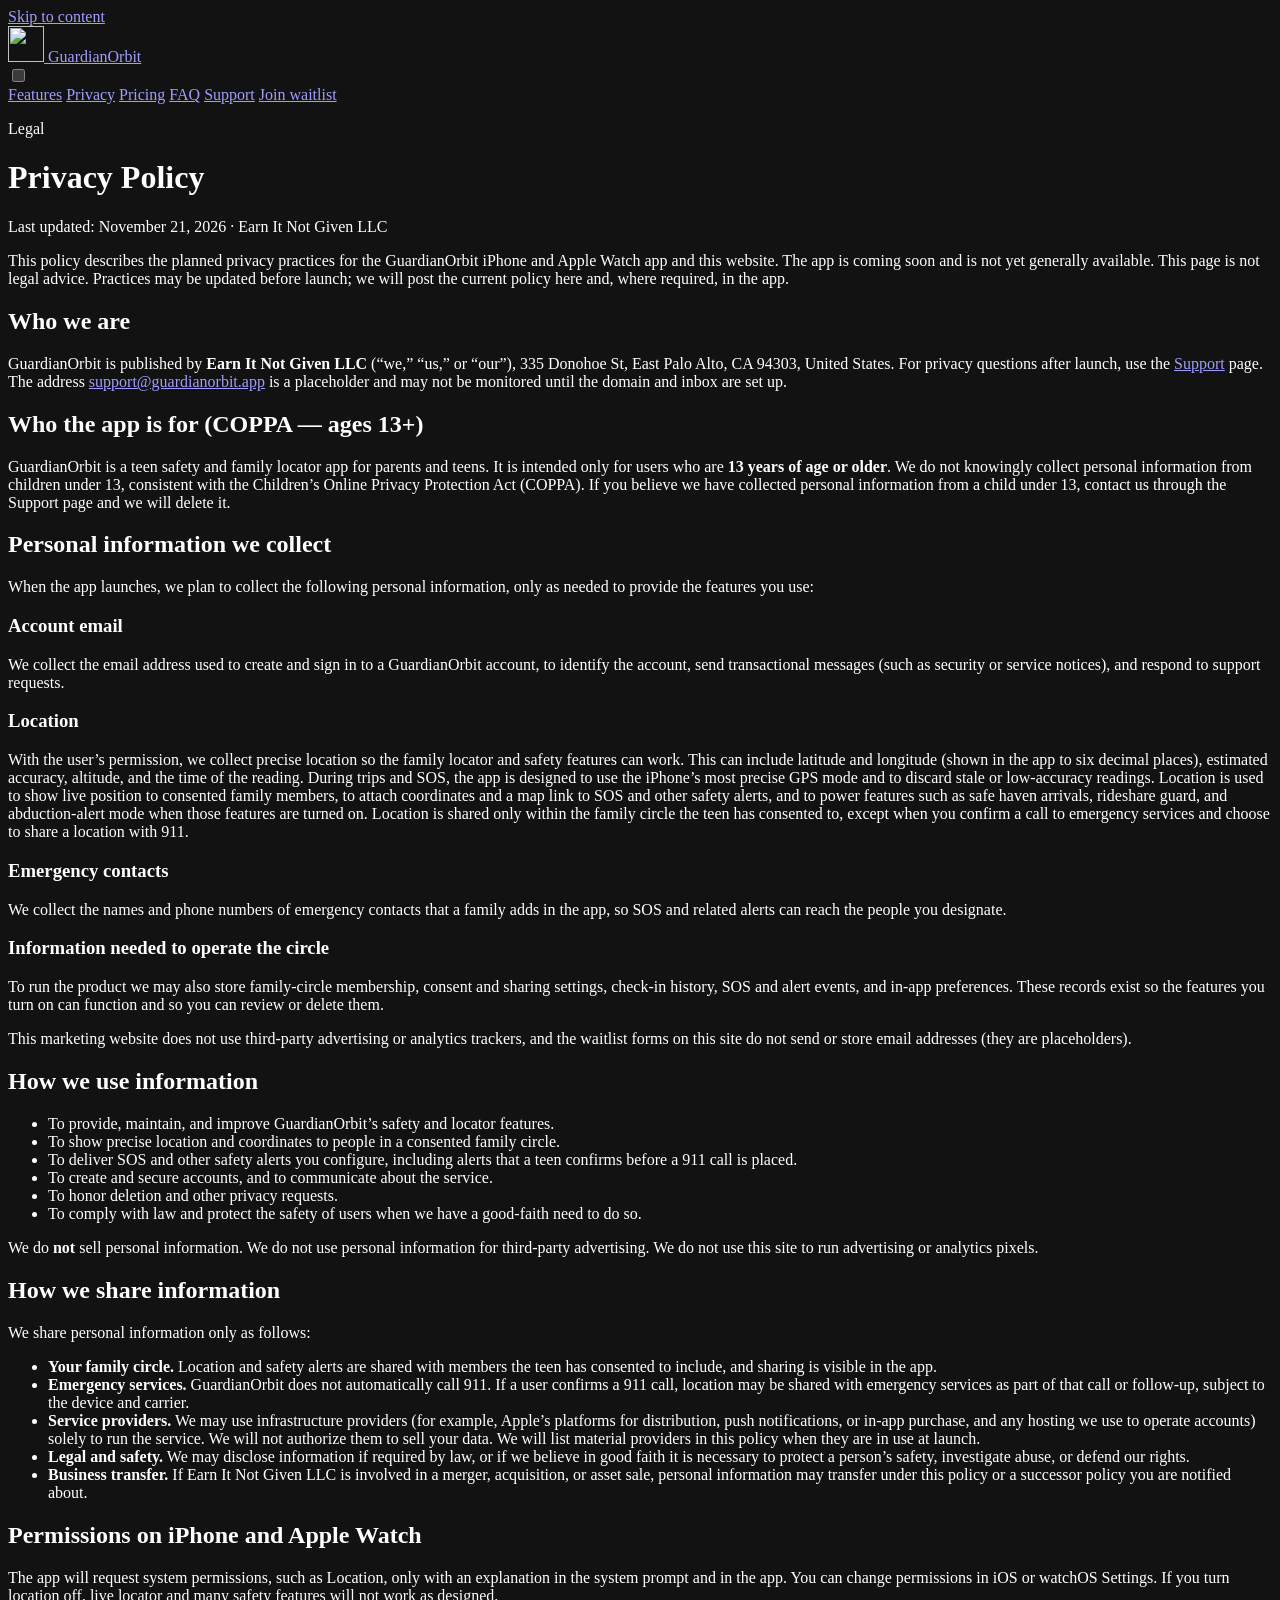
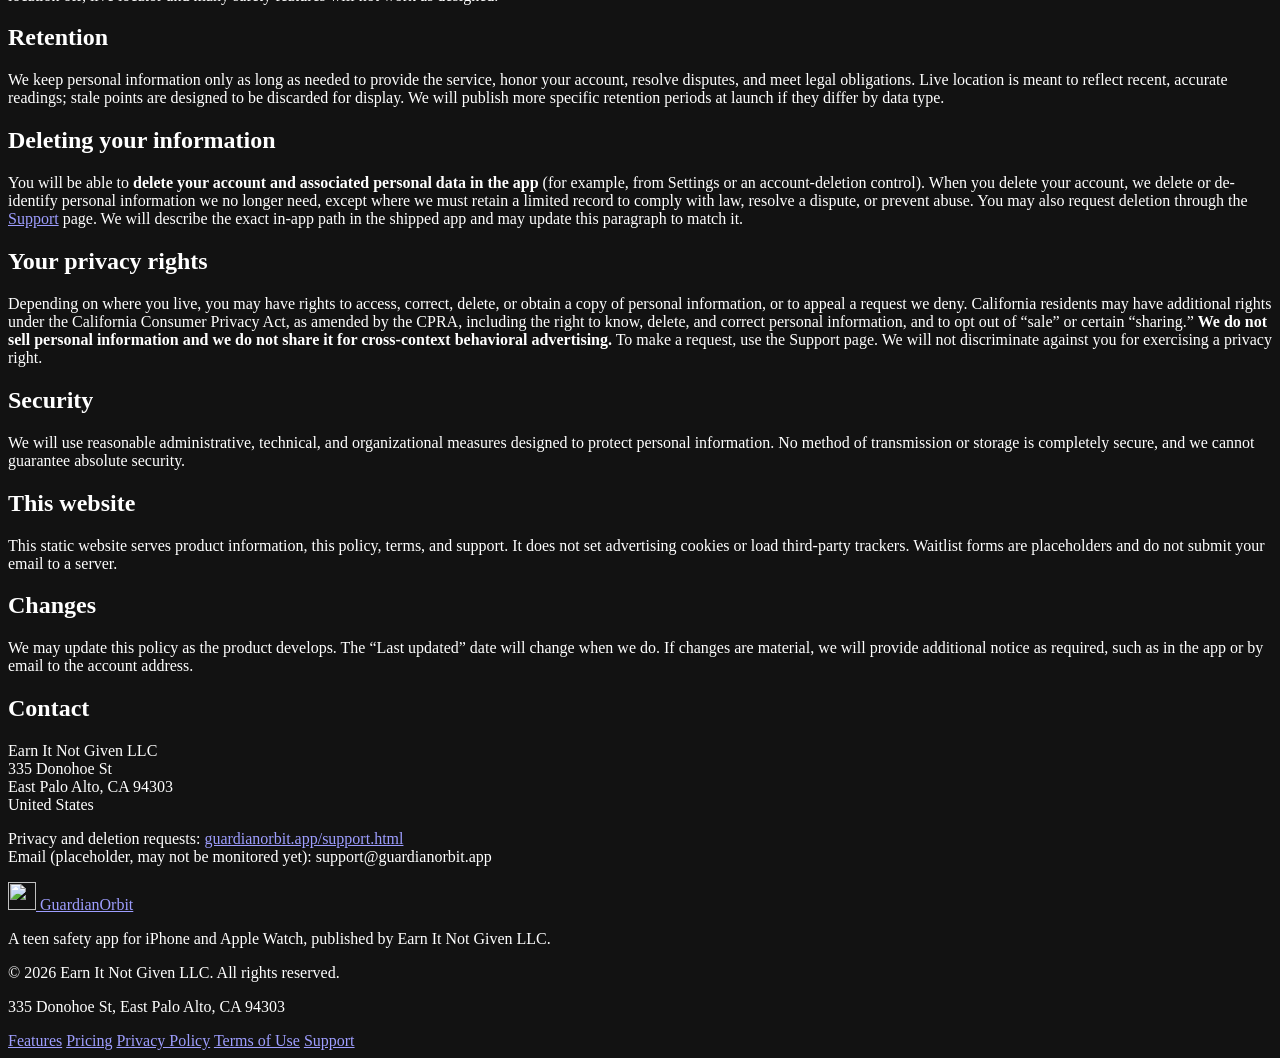
==== privacy.html @ d44c39fd "Initial GuardianOrbit site" ====
<!DOCTYPE html>
<html lang="en-US">
<head>
  <meta charset="utf-8">
  <meta name="viewport" content="width=device-width, initial-scale=1">
  <title>Privacy Policy | GuardianOrbit</title>
  <meta name="description" content="Privacy Policy for GuardianOrbit, a teen safety app from Earn It Not Given LLC. We collect location, account email, and emergency contacts, do not sell personal data, and support users 13 and older.">
  <meta name="keywords" content="teen safety app, family locator, teen driving safety, parental control alternative, Apple Watch safety, SOS, precise GPS location">
  <meta name="author" content="Earn It Not Given LLC">
  <meta name="theme-color" content="#050a14">
  <meta name="color-scheme" content="dark">
  <meta name="robots" content="index,follow">
  <link rel="canonical" href="https://guardianorbit.app/privacy.html">
  <link rel="icon" href="favicon.ico" sizes="any">
  <link rel="icon" type="image/png" sizes="32x32" href="favicon-32.png">
  <link rel="icon" type="image/png" sizes="16x16" href="favicon-16.png">
  <link rel="apple-touch-icon" href="apple-touch-icon.png">
  <link rel="manifest" href="site.webmanifest">
  <meta property="og:type" content="website">
  <meta property="og:site_name" content="GuardianOrbit">
  <meta property="og:title" content="Privacy Policy | GuardianOrbit">
  <meta property="og:description" content="Privacy Policy for GuardianOrbit, a teen safety app from Earn It Not Given LLC. We collect location, account email, and emergency contacts, do not sell personal data, and support users 13 and older.">
  <meta property="og:url" content="https://guardianorbit.app/privacy.html">
  <meta property="og:image" content="https://guardianorbit.app/images/og-image.jpg">
  <meta property="og:image:width" content="1200">
  <meta property="og:image:height" content="630">
  <meta property="og:image:alt" content="GuardianOrbit app icon with the words Precise location. Visible sharing. Coming soon to the App Store.">
  <meta name="twitter:card" content="summary_large_image">
  <meta name="twitter:title" content="Privacy Policy | GuardianOrbit">
  <meta name="twitter:description" content="Privacy Policy for GuardianOrbit, a teen safety app from Earn It Not Given LLC. We collect location, account email, and emergency contacts, do not sell personal data, and support users 13 and older.">
  <meta name="twitter:image" content="https://guardianorbit.app/images/og-image.jpg">
  <link rel="stylesheet" href="css/styles.css">
  <script type="application/ld+json">
{"@context":"https://schema.org","@type":"Organization","@id":"https://guardianorbit.app/#organization","name":"Earn It Not Given LLC","url":"https://guardianorbit.app/","address":{"@type":"PostalAddress","streetAddress":"335 Donohoe St","addressLocality":"East Palo Alto","addressRegion":"CA","postalCode":"94303","addressCountry":"US"}}
</script>

</head>
<body>
  <a class="skip" href="#main">Skip to content</a>
  <header class="site-header">
    <div class="wrap">
      <a class="brand" href="index.html">
        <img src="images/icon.jpg" width="36" height="36" alt="">
        GuardianOrbit
      </a>
      <div>
        <input type="checkbox" id="nav-toggle">
        <label class="nav-toggle" for="nav-toggle" aria-label="Open menu">
          <span></span><span></span><span></span>
        </label>
        <nav class="nav" aria-label="Primary">
      <a href="index.html#features">Features</a>
      <a href="index.html#privacy" aria-current="page">Privacy</a>
      <a href="index.html#pricing">Pricing</a>
      <a href="index.html#faq">FAQ</a>
      <a href="support.html">Support</a>
          <a class="btn btn-primary" href="index.html#waitlist">Join waitlist</a>
        </nav>
      </div>
    </div>
  </header>

  <main id="main">
    <header class="page-hero">
      <div class="wrap">
        <p class="section-kicker">Legal</p>
        <h1>Privacy Policy</h1>
        <p class="meta-line">Last updated: November 21, 2026 · Earn It Not Given LLC</p>
      </div>
    </header>
    <div class="wrap prose">
      <div class="callout">
        <p>This policy describes the planned privacy practices for the GuardianOrbit iPhone and Apple Watch app and this website. The app is coming soon and is not yet generally available. This page is not legal advice. Practices may be updated before launch; we will post the current policy here and, where required, in the app.</p>
      </div>

      <h2>Who we are</h2>
      <p>GuardianOrbit is published by <strong>Earn It Not Given LLC</strong> (“we,” “us,” or “our”), 335 Donohoe St, East Palo Alto, CA 94303, United States. For privacy questions after launch, use the <a href="support.html">Support</a> page. The address <a href="mailto:support@guardianorbit.app">support@guardianorbit.app</a> is a placeholder and may not be monitored until the domain and inbox are set up.</p>

      <h2>Who the app is for (COPPA — ages 13+)</h2>
      <p>GuardianOrbit is a teen safety and family locator app for parents and teens. It is intended only for users who are <strong>13 years of age or older</strong>. We do not knowingly collect personal information from children under 13, consistent with the Children’s Online Privacy Protection Act (COPPA). If you believe we have collected personal information from a child under 13, contact us through the Support page and we will delete it.</p>

      <h2>Personal information we collect</h2>
      <p>When the app launches, we plan to collect the following personal information, only as needed to provide the features you use:</p>
      <h3>Account email</h3>
      <p>We collect the email address used to create and sign in to a GuardianOrbit account, to identify the account, send transactional messages (such as security or service notices), and respond to support requests.</p>
      <h3>Location</h3>
      <p>With the user’s permission, we collect precise location so the family locator and safety features can work. This can include latitude and longitude (shown in the app to six decimal places), estimated accuracy, altitude, and the time of the reading. During trips and SOS, the app is designed to use the iPhone’s most precise GPS mode and to discard stale or low-accuracy readings. Location is used to show live position to consented family members, to attach coordinates and a map link to SOS and other safety alerts, and to power features such as safe haven arrivals, rideshare guard, and abduction-alert mode when those features are turned on. Location is shared only within the family circle the teen has consented to, except when you confirm a call to emergency services and choose to share a location with 911.</p>
      <h3>Emergency contacts</h3>
      <p>We collect the names and phone numbers of emergency contacts that a family adds in the app, so SOS and related alerts can reach the people you designate.</p>
      <h3>Information needed to operate the circle</h3>
      <p>To run the product we may also store family-circle membership, consent and sharing settings, check-in history, SOS and alert events, and in-app preferences. These records exist so the features you turn on can function and so you can review or delete them.</p>
      <p>This marketing website does not use third-party advertising or analytics trackers, and the waitlist forms on this site do not send or store email addresses (they are placeholders).</p>

      <h2>How we use information</h2>
      <ul>
        <li>To provide, maintain, and improve GuardianOrbit’s safety and locator features.</li>
        <li>To show precise location and coordinates to people in a consented family circle.</li>
        <li>To deliver SOS and other safety alerts you configure, including alerts that a teen confirms before a 911 call is placed.</li>
        <li>To create and secure accounts, and to communicate about the service.</li>
        <li>To honor deletion and other privacy requests.</li>
        <li>To comply with law and protect the safety of users when we have a good-faith need to do so.</li>
      </ul>
      <p>We do <strong>not</strong> sell personal information. We do not use personal information for third-party advertising. We do not use this site to run advertising or analytics pixels.</p>

      <h2>How we share information</h2>
      <p>We share personal information only as follows:</p>
      <ul>
        <li><strong>Your family circle.</strong> Location and safety alerts are shared with members the teen has consented to include, and sharing is visible in the app.</li>
        <li><strong>Emergency services.</strong> GuardianOrbit does not automatically call 911. If a user confirms a 911 call, location may be shared with emergency services as part of that call or follow-up, subject to the device and carrier.</li>
        <li><strong>Service providers.</strong> We may use infrastructure providers (for example, Apple’s platforms for distribution, push notifications, or in-app purchase, and any hosting we use to operate accounts) solely to run the service. We will not authorize them to sell your data. We will list material providers in this policy when they are in use at launch.</li>
        <li><strong>Legal and safety.</strong> We may disclose information if required by law, or if we believe in good faith it is necessary to protect a person’s safety, investigate abuse, or defend our rights.</li>
        <li><strong>Business transfer.</strong> If Earn It Not Given LLC is involved in a merger, acquisition, or asset sale, personal information may transfer under this policy or a successor policy you are notified about.</li>
      </ul>

      <h2>Permissions on iPhone and Apple Watch</h2>
      <p>The app will request system permissions, such as Location, only with an explanation in the system prompt and in the app. You can change permissions in iOS or watchOS Settings. If you turn location off, live locator and many safety features will not work as designed.</p>

      <h2>Retention</h2>
      <p>We keep personal information only as long as needed to provide the service, honor your account, resolve disputes, and meet legal obligations. Live location is meant to reflect recent, accurate readings; stale points are designed to be discarded for display. We will publish more specific retention periods at launch if they differ by data type.</p>

      <h2>Deleting your information</h2>
      <p>You will be able to <strong>delete your account and associated personal data in the app</strong> (for example, from Settings or an account-deletion control). When you delete your account, we delete or de-identify personal information we no longer need, except where we must retain a limited record to comply with law, resolve a dispute, or prevent abuse. You may also request deletion through the <a href="support.html">Support</a> page. We will describe the exact in-app path in the shipped app and may update this paragraph to match it.</p>

      <h2>Your privacy rights</h2>
      <p>Depending on where you live, you may have rights to access, correct, delete, or obtain a copy of personal information, or to appeal a request we deny. California residents may have additional rights under the California Consumer Privacy Act, as amended by the CPRA, including the right to know, delete, and correct personal information, and to opt out of “sale” or certain “sharing.” <strong>We do not sell personal information and we do not share it for cross-context behavioral advertising.</strong> To make a request, use the Support page. We will not discriminate against you for exercising a privacy right.</p>

      <h2>Security</h2>
      <p>We will use reasonable administrative, technical, and organizational measures designed to protect personal information. No method of transmission or storage is completely secure, and we cannot guarantee absolute security.</p>

      <h2>This website</h2>
      <p>This static website serves product information, this policy, terms, and support. It does not set advertising cookies or load third-party trackers. Waitlist forms are placeholders and do not submit your email to a server.</p>

      <h2>Changes</h2>
      <p>We may update this policy as the product develops. The “Last updated” date will change when we do. If changes are material, we will provide additional notice as required, such as in the app or by email to the account address.</p>

      <h2>Contact</h2>
      <p>Earn It Not Given LLC<br>335 Donohoe St<br>East Palo Alto, CA 94303<br>United States</p>
      <p>Privacy and deletion requests: <a href="support.html">guardianorbit.app/support.html</a><br>
      Email (placeholder, may not be monitored yet): support@guardianorbit.app</p>
    </div>
  </main>
  <footer class="site-footer">
    <div class="wrap footer-grid">
      <div>
        <a class="footer-brand" href="index.html">
          <img src="images/icon.jpg" width="28" height="28" alt="">
          GuardianOrbit
        </a>
        <p>A teen safety app for iPhone and Apple Watch, published by Earn It Not Given LLC.</p>
        <p>&copy; 2026 Earn It Not Given LLC. All rights reserved.</p>
        <p>335 Donohoe St, East Palo Alto, CA 94303</p>
      </div>
      <nav aria-label="Footer">
        <a href="index.html#features">Features</a>
        <a href="index.html#pricing">Pricing</a>
        <a href="privacy.html">Privacy Policy</a>
        <a href="terms.html">Terms of Use</a>
        <a href="support.html">Support</a>
      </nav>
    </div>
  </footer>
  <script src="js/main.js" defer></script>
</body>
</html>
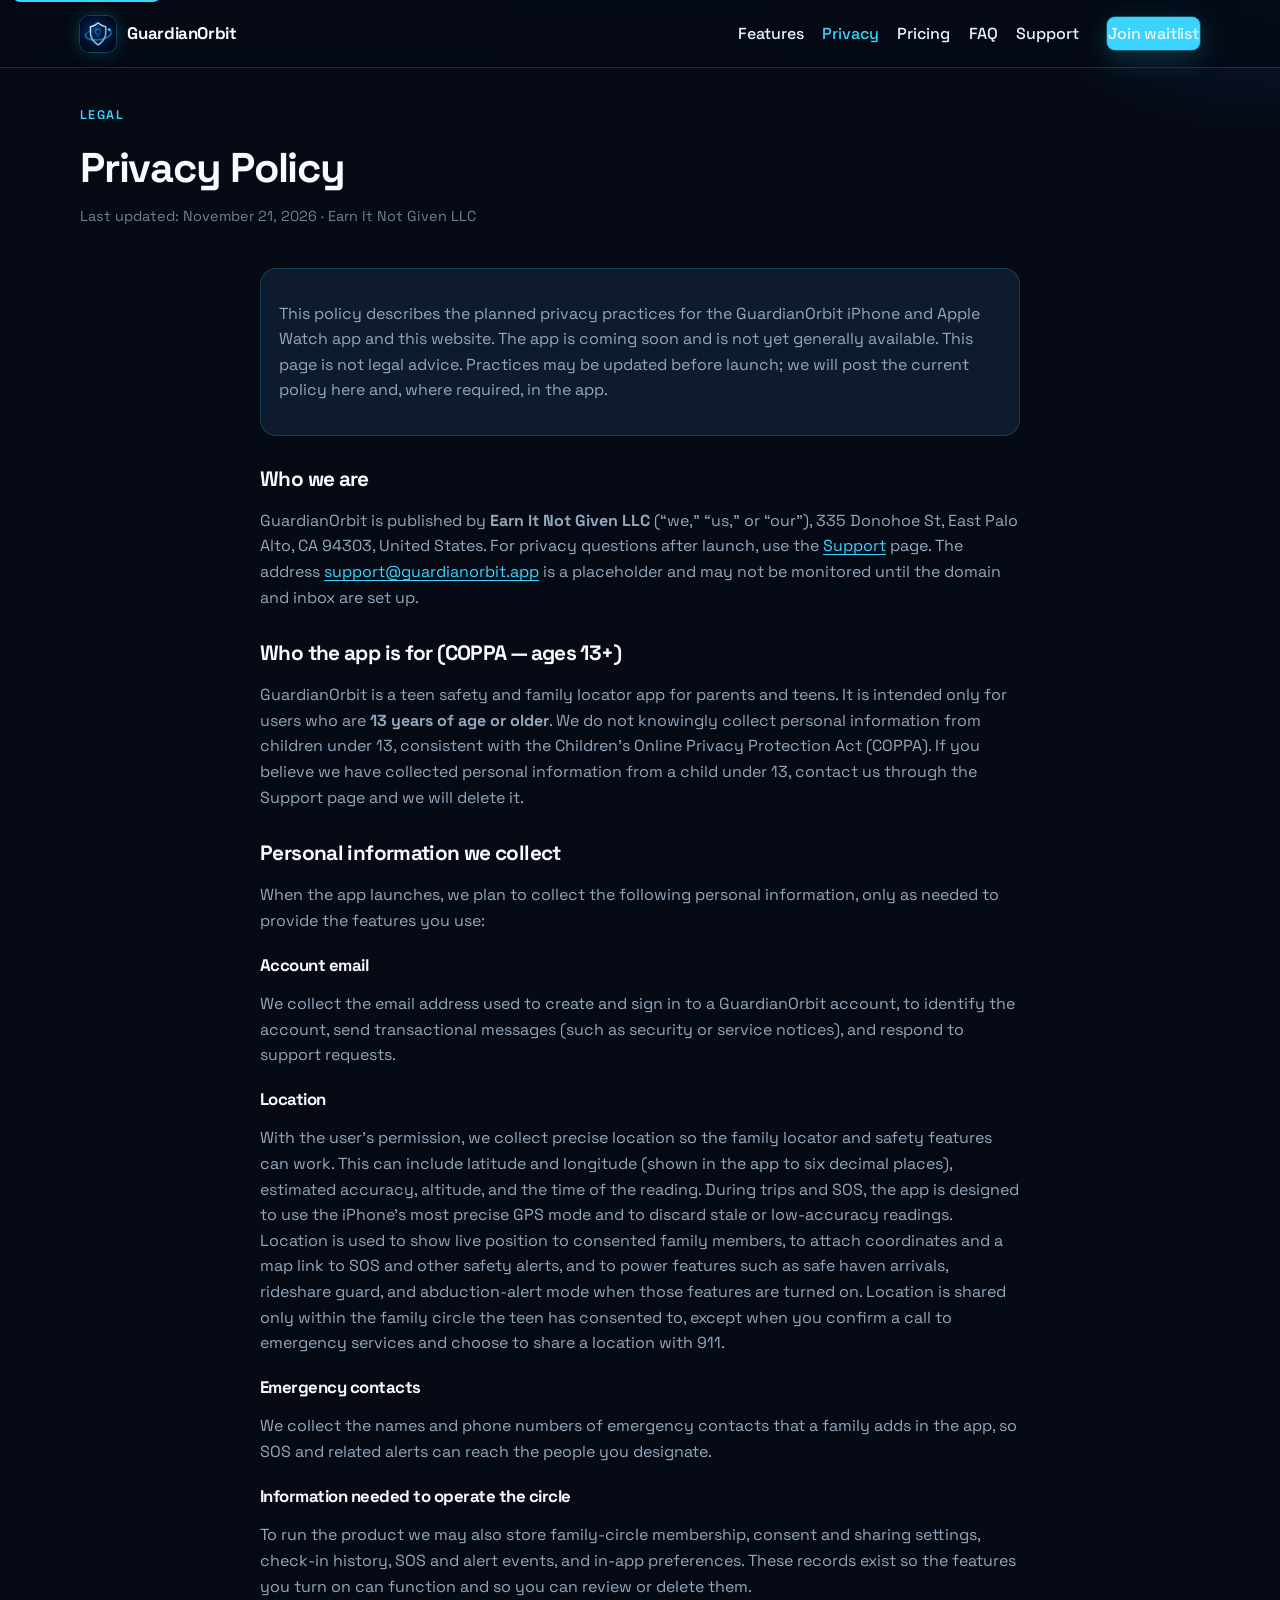
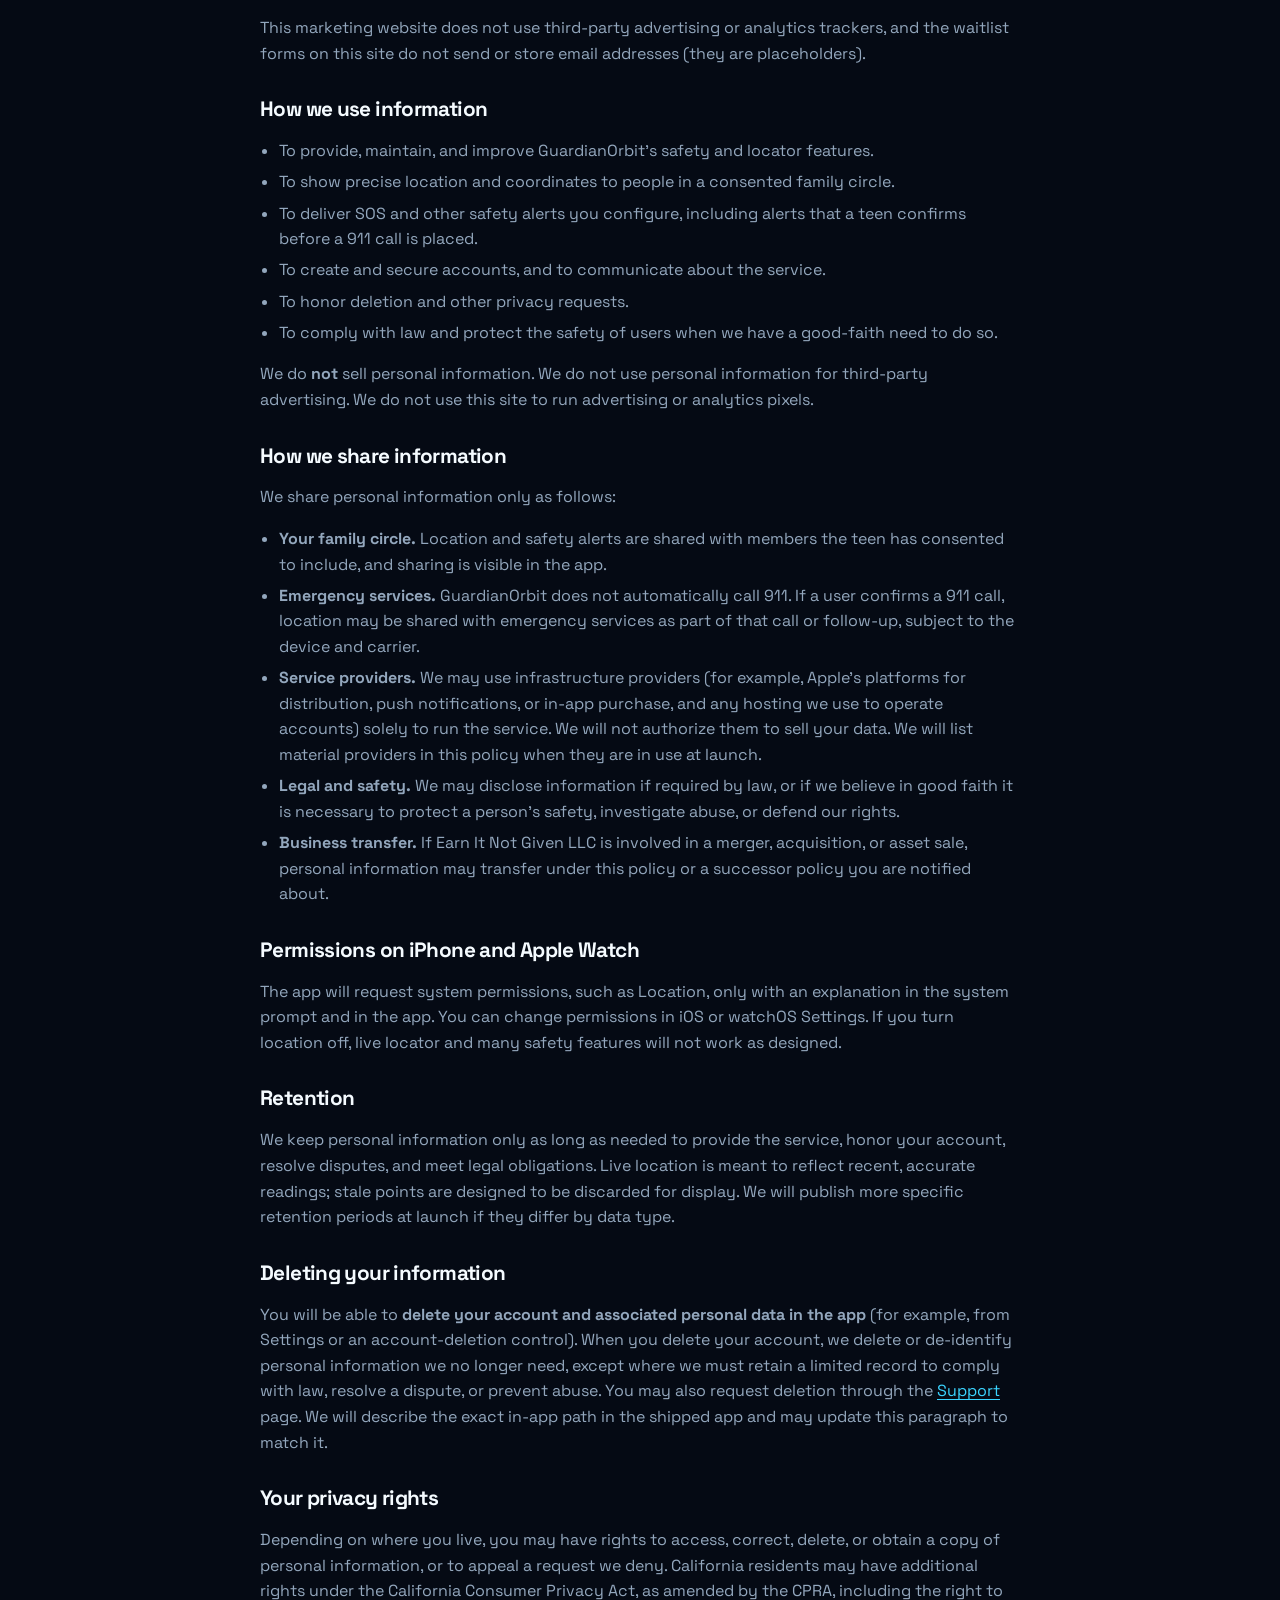
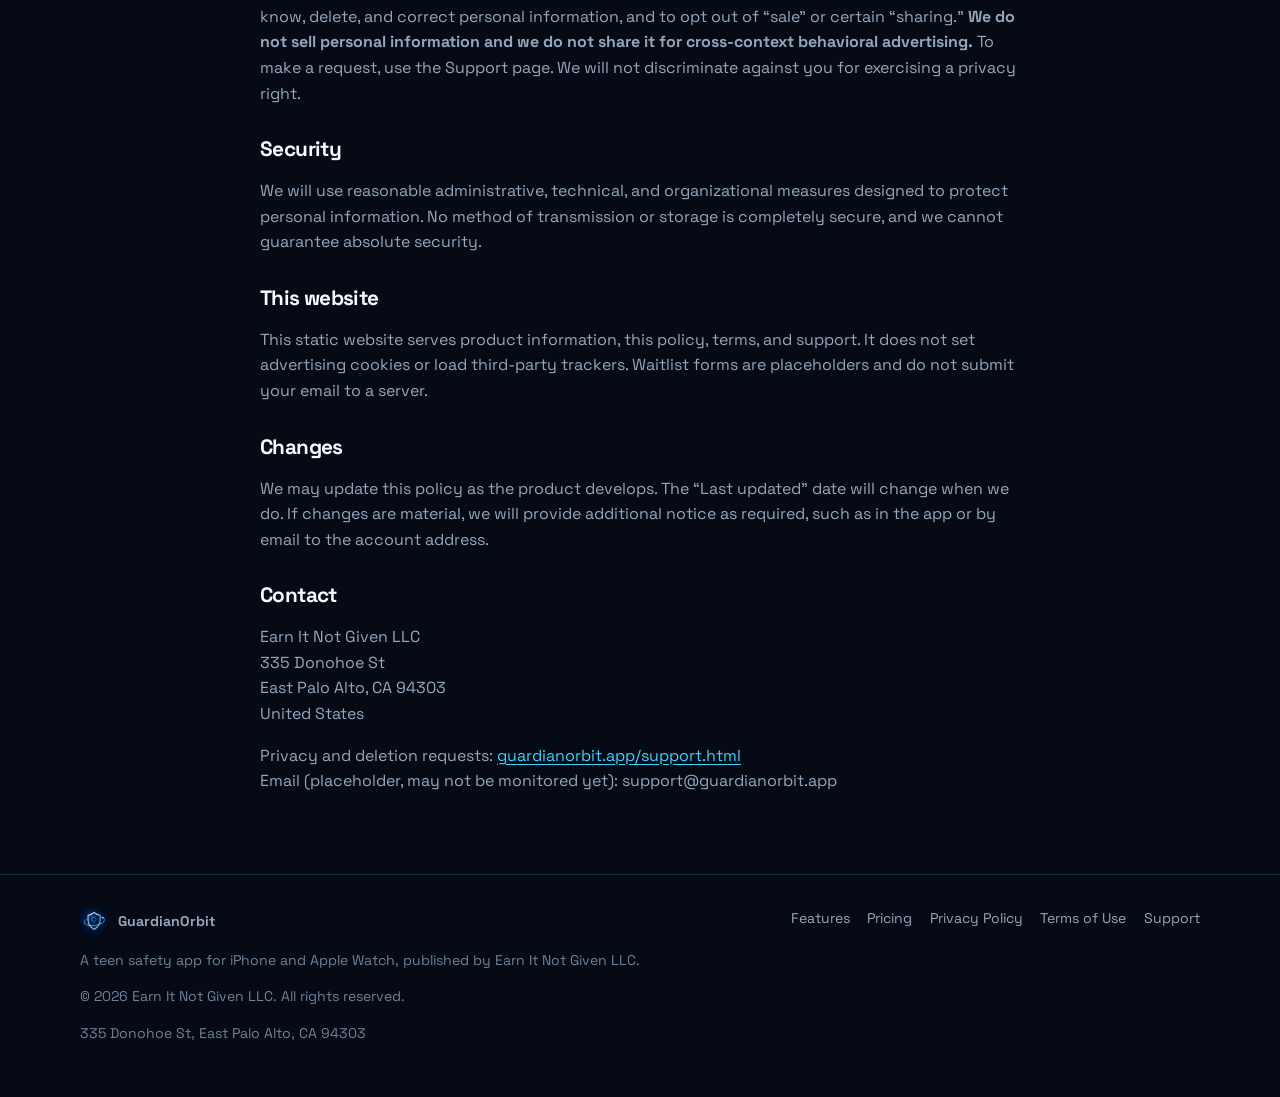
==== commit 897892e3: "Security: CSP, external styles and schema" ====
--- a/privacy.html
+++ b/privacy.html
@@ -2,6 +2,8 @@
 <html lang="en-US">
 <head>
   <meta charset="utf-8">
+  <meta http-equiv="Content-Security-Policy" content="default-src 'self'; img-src 'self' data:; style-src 'self'; script-src 'self'; form-action 'none'; base-uri 'self'">
+  <meta name="referrer" content="strict-origin-when-cross-origin">
   <meta name="viewport" content="width=device-width, initial-scale=1">
   <title>Privacy Policy | GuardianOrbit</title>
   <meta name="description" content="Privacy Policy for GuardianOrbit, a teen safety app from Earn It Not Given LLC. We collect location, account email, and emergency contacts, do not sell personal data, and support users 13 and older.">
@@ -30,9 +32,7 @@
   <meta name="twitter:description" content="Privacy Policy for GuardianOrbit, a teen safety app from Earn It Not Given LLC. We collect location, account email, and emergency contacts, do not sell personal data, and support users 13 and older.">
   <meta name="twitter:image" content="https://guardianorbit.app/images/og-image.jpg">
   <link rel="stylesheet" href="css/styles.css">
-  <script type="application/ld+json">
-{"@context":"https://schema.org","@type":"Organization","@id":"https://guardianorbit.app/#organization","name":"Earn It Not Given LLC","url":"https://guardianorbit.app/","address":{"@type":"PostalAddress","streetAddress":"335 Donohoe St","addressLocality":"East Palo Alto","addressRegion":"CA","postalCode":"94303","addressCountry":"US"}}
-</script>
+  <script type="application/ld+json" src="js/schema-organization.json"></script>
 
 </head>
 <body>
--- a/css/styles.css
+++ b/css/styles.css
@@ -0,0 +1,1034 @@
+/* GuardianOrbit — local styles only. No third-party fonts, scripts, or trackers. */
+
+@font-face {
+  font-family: "Space Grotesk";
+  src: url("fonts/space-grotesk.woff") format("woff");
+  font-weight: 300 700;
+  font-style: normal;
+  font-display: swap;
+}
+
+:root {
+  --bg: #050a14;
+  --bg-elev: #0a1220;
+  --bg-card: #0e1a2e;
+  --bg-card-hover: #122338;
+  --navy: #0b1c36;
+  --cyan: #3ad4ff;
+  --cyan-2: #7ae4ff;
+  --cyan-dim: #1a8fb8;
+  --cyan-soft: rgba(58, 212, 255, 0.12);
+  --cyan-line: rgba(58, 212, 255, 0.2);
+  --text: #e8f4ff;
+  --muted: #93a7bd;
+  --dim: #6d8299;
+  --heading: #f5fbff;
+  --danger: #ff5b7a;
+  --ok: #4ae0b3;
+  --radius: 16px;
+  --radius-sm: 10px;
+  --max: 1120px;
+  --header-h: 68px;
+  --font: "Space Grotesk", -apple-system, BlinkMacSystemFont, "Segoe UI", Roboto, "Helvetica Neue", Arial, sans-serif;
+  --mono: ui-monospace, "SF Mono", Menlo, Consolas, monospace;
+  --shadow: 0 24px 60px rgba(0, 0, 0, 0.4);
+  --focus: 0 0 0 3px rgba(58, 212, 255, 0.45);
+}
+
+*,
+*::before,
+*::after {
+  box-sizing: border-box;
+}
+
+html {
+  scroll-behavior: smooth;
+  scroll-padding-top: calc(var(--header-h) + 12px);
+  -webkit-text-size-adjust: 100%;
+}
+
+html,
+body {
+  margin: 0;
+  padding: 0;
+  background: var(--bg);
+  color: var(--text);
+  font-family: var(--font);
+  font-size: 16px;
+  line-height: 1.6;
+  font-weight: 400;
+}
+
+body {
+  min-height: 100vh;
+  background-image:
+    radial-gradient(ellipse 90% 50% at 50% -20%, rgba(58, 212, 255, 0.1), transparent 55%),
+    radial-gradient(ellipse 40% 30% at 100% 0%, rgba(20, 70, 140, 0.25), transparent 50%);
+  background-attachment: fixed;
+}
+
+img {
+  max-width: 100%;
+  height: auto;
+  display: block;
+}
+
+a {
+  color: var(--cyan);
+  text-decoration-thickness: 1px;
+  text-underline-offset: 0.18em;
+}
+
+a:hover {
+  color: var(--cyan-2);
+}
+
+:focus-visible {
+  outline: none;
+  box-shadow: var(--focus);
+  border-radius: 4px;
+}
+
+.skip {
+  position: absolute;
+  left: 12px;
+  top: -40px;
+  background: var(--cyan);
+  color: #041018;
+  font-weight: 600;
+  padding: 0.5rem 0.9rem;
+  z-index: 100;
+  border-radius: 8px;
+}
+
+.skip:focus {
+  top: 12px;
+}
+
+.wrap {
+  width: min(var(--max), calc(100% - 2rem));
+  margin-inline: auto;
+}
+
+/* Header
+   -------------------------------------------------- */
+
+.site-header {
+  position: sticky;
+  top: 0;
+  z-index: 50;
+  height: var(--header-h);
+  display: flex;
+  align-items: center;
+  backdrop-filter: blur(16px);
+  -webkit-backdrop-filter: blur(16px);
+  background: rgba(5, 10, 20, 0.78);
+  border-bottom: 1px solid var(--cyan-line);
+}
+
+.site-header .wrap {
+  display: flex;
+  align-items: center;
+  justify-content: space-between;
+  gap: 1rem;
+  width: min(var(--max), calc(100% - 2rem));
+}
+
+.brand {
+  display: flex;
+  align-items: center;
+  gap: 0.7rem;
+  color: var(--heading);
+  text-decoration: none;
+  font-weight: 700;
+  font-size: 1.05rem;
+  letter-spacing: -0.02em;
+}
+
+.brand:hover {
+  color: var(--heading);
+}
+
+.brand img {
+  width: 36px;
+  height: 36px;
+  border-radius: 9px;
+  box-shadow: 0 0 0 1px var(--cyan-line), 0 0 18px rgba(58, 212, 255, 0.25);
+}
+
+#nav-toggle {
+  position: absolute;
+  width: 1px;
+  height: 1px;
+  overflow: hidden;
+  clip: rect(0 0 0 0);
+  clip-path: inset(50%);
+  white-space: nowrap;
+  border: 0;
+  padding: 0;
+  margin: -1px;
+  opacity: 0;
+  pointer-events: none;
+}
+
+.nav-toggle {
+  display: flex;
+  flex-direction: column;
+  justify-content: center;
+  gap: 5px;
+  width: 44px;
+  height: 44px;
+  padding: 10px;
+  border: 1px solid var(--cyan-line);
+  border-radius: 10px;
+  background: var(--cyan-soft);
+  cursor: pointer;
+}
+
+.nav-toggle span {
+  display: block;
+  height: 2px;
+  background: var(--cyan);
+  border-radius: 1px;
+  transition: transform 0.2s ease, opacity 0.2s ease;
+}
+
+#nav-toggle:checked + .nav-toggle span:nth-child(1) {
+  transform: translateY(7px) rotate(45deg);
+}
+
+#nav-toggle:checked + .nav-toggle span:nth-child(2) {
+  opacity: 0;
+}
+
+#nav-toggle:checked + .nav-toggle span:nth-child(3) {
+  transform: translateY(-7px) rotate(-45deg);
+}
+
+.nav {
+  position: absolute;
+  top: var(--header-h);
+  left: 0;
+  right: 0;
+  display: none;
+  flex-direction: column;
+  gap: 0.25rem;
+  padding: 1rem 1.25rem 1.25rem;
+  background: rgba(8, 14, 26, 0.97);
+  border-bottom: 1px solid var(--cyan-line);
+}
+
+#nav-toggle:checked ~ .nav {
+  display: flex;
+}
+
+.nav a {
+  color: var(--text);
+  text-decoration: none;
+  padding: 0.7rem 0.4rem;
+  font-weight: 500;
+  border-radius: 8px;
+}
+
+.nav a:hover,
+.nav a[aria-current="page"] {
+  color: var(--cyan);
+}
+
+.nav .btn {
+  margin-top: 0.5rem;
+  text-align: center;
+}
+
+@media (min-width: 860px) {
+  .nav-toggle {
+    display: none;
+  }
+
+  .nav {
+    position: static;
+    display: flex;
+    flex-direction: row;
+    align-items: center;
+    gap: 0.15rem 1.15rem;
+    padding: 0;
+    background: transparent;
+    border: 0;
+  }
+
+  .nav a {
+    padding: 0.35rem 0;
+  }
+
+  .nav .btn {
+    margin-top: 0;
+    margin-left: 0.6rem;
+  }
+
+  #nav-toggle:checked ~ .nav {
+    display: flex;
+  }
+}
+
+/* Buttons & forms
+   -------------------------------------------------- */
+
+.btn {
+  display: inline-flex;
+  align-items: center;
+  justify-content: center;
+  gap: 0.45rem;
+  padding: 0.75rem 1.2rem;
+  border-radius: 999px;
+  border: 1px solid transparent;
+  font: inherit;
+  font-weight: 600;
+  letter-spacing: -0.01em;
+  text-decoration: none;
+  cursor: pointer;
+  line-height: 1.2;
+}
+
+.btn-primary {
+  background: var(--cyan);
+  color: #041018;
+  box-shadow: 0 0 0 1px rgba(58, 212, 255, 0.3), 0 8px 28px rgba(58, 212, 255, 0.22);
+}
+
+.btn-primary:hover {
+  background: var(--cyan-2);
+  color: #041018;
+}
+
+.btn-ghost {
+  background: transparent;
+  color: var(--text);
+  border-color: var(--cyan-line);
+}
+
+.btn-ghost:hover {
+  color: var(--cyan);
+  background: var(--cyan-soft);
+}
+
+.btn:disabled {
+  opacity: 0.7;
+  cursor: not-allowed;
+}
+
+/* Hero
+   -------------------------------------------------- */
+
+.hero {
+  position: relative;
+  overflow: hidden;
+  padding: 2.5rem 0 3.5rem;
+}
+
+.hero::before {
+  content: "";
+  position: absolute;
+  inset: 0;
+  background-image:
+    linear-gradient(rgba(58, 212, 255, 0.045) 1px, transparent 1px),
+    linear-gradient(90deg, rgba(58, 212, 255, 0.045) 1px, transparent 1px);
+  background-size: 48px 48px;
+  mask-image: radial-gradient(ellipse 80% 70% at 50% 30%, #000 30%, transparent 75%);
+  pointer-events: none;
+}
+
+.hero-grid {
+  position: relative;
+  display: grid;
+  gap: 2.25rem;
+  align-items: center;
+}
+
+.badge {
+  display: inline-flex;
+  align-items: center;
+  gap: 0.5rem;
+  padding: 0.35rem 0.8rem 0.35rem 0.45rem;
+  border-radius: 999px;
+  border: 1px solid var(--cyan-line);
+  background: var(--cyan-soft);
+  color: var(--cyan);
+  font-size: 0.8rem;
+  font-weight: 600;
+  letter-spacing: 0.04em;
+  text-transform: uppercase;
+}
+
+.badge-dot {
+  width: 8px;
+  height: 8px;
+  border-radius: 50%;
+  background: var(--cyan);
+  box-shadow: 0 0 10px var(--cyan);
+}
+
+h1,
+h2,
+h3 {
+  color: var(--heading);
+  letter-spacing: -0.03em;
+  line-height: 1.15;
+  font-weight: 700;
+  margin: 0 0 0.85rem;
+}
+
+h1 {
+  font-size: clamp(2.05rem, 6vw, 3.35rem);
+  max-width: 18ch;
+  margin-top: 1.1rem;
+}
+
+.lede {
+  font-size: 1.08rem;
+  color: var(--muted);
+  max-width: 42ch;
+  margin: 0 0 1.5rem;
+}
+
+.waitlist {
+  display: grid;
+  gap: 0.65rem;
+  max-width: 28rem;
+}
+
+.waitlist-row {
+  display: grid;
+  gap: 0.55rem;
+}
+
+.waitlist label {
+  position: absolute;
+  width: 1px;
+  height: 1px;
+  overflow: hidden;
+  clip: rect(0 0 0 0);
+}
+
+.waitlist input[type="email"] {
+  width: 100%;
+  padding: 0.85rem 1rem;
+  border-radius: 999px;
+  border: 1px solid var(--cyan-line);
+  background: rgba(8, 16, 30, 0.9);
+  color: var(--heading);
+  font: inherit;
+}
+
+.waitlist input[type="email"]::placeholder {
+  color: var(--dim);
+}
+
+.form-note,
+.form-status {
+  margin: 0;
+  font-size: 0.82rem;
+  color: var(--dim);
+}
+
+.form-status[data-state="ok"] {
+  color: var(--ok);
+}
+
+.hero-meta {
+  display: flex;
+  flex-wrap: wrap;
+  gap: 0.7rem 1.25rem;
+  margin-top: 1.25rem;
+  padding: 0;
+  list-style: none;
+  color: var(--muted);
+  font-size: 0.9rem;
+}
+
+.hero-meta li {
+  display: flex;
+  align-items: center;
+  gap: 0.4rem;
+}
+
+.hero-meta li::before {
+  content: "";
+  width: 6px;
+  height: 6px;
+  border-radius: 50%;
+  background: var(--cyan);
+}
+
+.hero-visual {
+  position: relative;
+  display: grid;
+  place-items: center;
+  min-height: 280px;
+}
+
+.orbit {
+  position: relative;
+  width: min(360px, 80vw);
+  aspect-ratio: 1;
+  display: grid;
+  place-items: center;
+}
+
+.orbit img {
+  width: 72%;
+  border-radius: 28%;
+  position: relative;
+  z-index: 1;
+  box-shadow: 0 0 0 1px var(--cyan-line), 0 20px 60px rgba(0, 0, 0, 0.45), 0 0 80px rgba(58, 212, 255, 0.18);
+}
+
+.orbit-ring {
+  position: absolute;
+  inset: 4%;
+  border-radius: 50%;
+  border: 1.5px solid transparent;
+  border-top-color: var(--cyan);
+  border-left-color: rgba(58, 212, 255, 0.15);
+  border-right-color: rgba(58, 212, 255, 0.4);
+  filter: drop-shadow(0 0 8px var(--cyan));
+  animation: spin 16s linear infinite;
+}
+
+.orbit-ring::after {
+  content: "";
+  position: absolute;
+  top: -6px;
+  left: 50%;
+  width: 12px;
+  height: 12px;
+  margin-left: -6px;
+  border-radius: 50%;
+  background: #eafbff;
+  box-shadow: 0 0 16px var(--cyan);
+}
+
+.orbit-ring-2 {
+  inset: -6%;
+  animation-duration: 28s;
+  animation-direction: reverse;
+  opacity: 0.5;
+  border-top-color: var(--cyan-dim);
+}
+
+@keyframes spin {
+  to { transform: rotate(360deg); }
+}
+
+@media (min-width: 860px) {
+  .hero {
+    padding: 3.5rem 0 5rem;
+  }
+
+  .hero-grid {
+    grid-template-columns: 1.1fr 0.9fr;
+    gap: 2rem;
+  }
+
+  .waitlist-row {
+    grid-template-columns: 1fr auto;
+    align-items: stretch;
+  }
+
+  .orbit {
+    width: 420px;
+  }
+}
+
+/* Sections shared
+   -------------------------------------------------- */
+
+section {
+  padding: 3.25rem 0;
+}
+
+.section-kicker {
+  color: var(--cyan);
+  font-size: 0.78rem;
+  font-weight: 600;
+  letter-spacing: 0.12em;
+  text-transform: uppercase;
+  margin: 0 0 0.5rem;
+}
+
+.section-lead {
+  color: var(--muted);
+  max-width: 48ch;
+  margin: 0 0 2rem;
+}
+
+h2 {
+  font-size: clamp(1.6rem, 3.6vw, 2.2rem);
+  max-width: 22ch;
+}
+
+/* Features
+   -------------------------------------------------- */
+
+.features {
+  background: linear-gradient(180deg, transparent, rgba(14, 26, 46, 0.55) 8%, rgba(14, 26, 46, 0.55) 92%, transparent);
+}
+
+.feature-grid {
+  display: grid;
+  gap: 1rem;
+}
+
+.card {
+  background: var(--bg-card);
+  border: 1px solid var(--cyan-line);
+  border-radius: var(--radius);
+  padding: 1.25rem 1.2rem 1.3rem;
+  box-shadow: 0 1px 0 rgba(255, 255, 255, 0.03) inset;
+}
+
+.card:hover {
+  background: var(--bg-card-hover);
+  border-color: rgba(58, 212, 255, 0.35);
+}
+
+.icon-pill {
+  width: 40px;
+  height: 40px;
+  border-radius: 12px;
+  display: grid;
+  place-items: center;
+  background: var(--cyan-soft);
+  color: var(--cyan);
+  margin-bottom: 0.85rem;
+}
+
+.icon-pill svg {
+  width: 22px;
+  height: 22px;
+  fill: none;
+  stroke: currentColor;
+  stroke-width: 1.7;
+  stroke-linecap: round;
+  stroke-linejoin: round;
+}
+
+.card h3 {
+  font-size: 1.12rem;
+  margin-bottom: 0.4rem;
+}
+
+.card p {
+  margin: 0;
+  color: var(--muted);
+  font-size: 0.95rem;
+}
+
+.caveat {
+  display: inline-block;
+  margin-top: 0.65rem;
+  font-size: 0.75rem;
+  font-weight: 600;
+  letter-spacing: 0.02em;
+  color: var(--cyan);
+  text-transform: uppercase;
+}
+
+@media (min-width: 640px) {
+  .feature-grid {
+    grid-template-columns: 1fr 1fr;
+  }
+}
+
+@media (min-width: 960px) {
+  .feature-grid {
+    grid-template-columns: 1fr 1fr 1fr;
+  }
+}
+
+/* Privacy promise
+   -------------------------------------------------- */
+
+.promise-grid {
+  display: grid;
+  gap: 1rem;
+}
+
+.promise {
+  padding: 1.2rem 1.15rem;
+  border-left: 3px solid var(--cyan);
+  background: var(--bg-card);
+  border-radius: 0 var(--radius-sm) var(--radius-sm) 0;
+}
+
+.promise h3 {
+  font-size: 1.05rem;
+  margin-bottom: 0.35rem;
+}
+
+.promise p {
+  margin: 0;
+  color: var(--muted);
+  font-size: 0.95rem;
+}
+
+@media (min-width: 720px) {
+  .promise-grid {
+    grid-template-columns: 1fr 1fr;
+  }
+}
+
+/* Pricing
+   -------------------------------------------------- */
+
+.price-grid {
+  display: grid;
+  gap: 1rem;
+  align-items: stretch;
+}
+
+.price {
+  position: relative;
+  display: flex;
+  flex-direction: column;
+  padding: 1.5rem 1.3rem 1.4rem;
+}
+
+.price.featured {
+  border-color: var(--cyan);
+  box-shadow: 0 0 0 1px rgba(58, 212, 255, 0.35), 0 20px 50px rgba(58, 212, 255, 0.08);
+}
+
+.price-tag {
+  position: absolute;
+  top: -11px;
+  right: 1.1rem;
+  background: var(--cyan);
+  color: #041018;
+  font-size: 0.72rem;
+  font-weight: 700;
+  letter-spacing: 0.06em;
+  text-transform: uppercase;
+  padding: 0.2rem 0.55rem;
+  border-radius: 999px;
+}
+
+.price .amount {
+  font-size: 2rem;
+  font-weight: 700;
+  letter-spacing: -0.03em;
+  color: var(--heading);
+  margin: 0.2rem 0 0.15rem;
+}
+
+.price .amount span {
+  font-size: 0.95rem;
+  font-weight: 500;
+  color: var(--muted);
+}
+
+.price .alt {
+  color: var(--muted);
+  font-size: 0.9rem;
+  margin: 0 0 1rem;
+}
+
+.price ul {
+  margin: 0 0 1.2rem;
+  padding: 0;
+  list-style: none;
+  flex: 1;
+}
+
+.price li {
+  position: relative;
+  padding: 0.35rem 0 0.35rem 1.25rem;
+  color: var(--muted);
+  font-size: 0.92rem;
+}
+
+.price li::before {
+  content: "✓";
+  position: absolute;
+  left: 0;
+  color: var(--cyan);
+  font-weight: 700;
+}
+
+.price-note {
+  margin: 1.25rem 0 0;
+  color: var(--dim);
+  font-size: 0.85rem;
+}
+
+@media (min-width: 800px) {
+  .price-grid {
+    grid-template-columns: 1fr 1fr 1fr;
+  }
+}
+
+/* FAQ
+   -------------------------------------------------- */
+
+.faq-list {
+  display: grid;
+  gap: 0.65rem;
+}
+
+details.faq {
+  background: var(--bg-card);
+  border: 1px solid var(--cyan-line);
+  border-radius: var(--radius-sm);
+  padding: 0.15rem 1rem;
+}
+
+details.faq summary {
+  cursor: pointer;
+  font-weight: 600;
+  padding: 0.9rem 0;
+  list-style: none;
+  color: var(--heading);
+}
+
+details.faq summary::-webkit-details-marker {
+  display: none;
+}
+
+details.faq summary::after {
+  content: "+";
+  float: right;
+  color: var(--cyan);
+  font-weight: 500;
+  font-size: 1.2rem;
+}
+
+details.faq[open] summary::after {
+  content: "–";
+}
+
+details.faq p {
+  margin: 0 0 1rem;
+  color: var(--muted);
+}
+
+/* CTA band
+   -------------------------------------------------- */
+
+.cta-band {
+  padding-bottom: 4rem;
+}
+
+.cta-card {
+  text-align: center;
+  padding: 2rem 1.25rem;
+  background:
+    radial-gradient(ellipse at top, rgba(58, 212, 255, 0.12), transparent 55%),
+    var(--bg-card);
+  border: 1px solid var(--cyan-line);
+  border-radius: 24px;
+}
+
+.cta-card h2 {
+  max-width: none;
+}
+
+.cta-card .waitlist {
+  margin: 1.25rem auto 0;
+  text-align: left;
+}
+
+/* Footer
+   -------------------------------------------------- */
+
+.site-footer {
+  border-top: 1px solid var(--cyan-line);
+  padding: 2rem 0 2.4rem;
+  color: var(--dim);
+  font-size: 0.88rem;
+}
+
+.footer-grid {
+  display: grid;
+  gap: 1.5rem;
+}
+
+.footer-brand {
+  display: flex;
+  align-items: center;
+  gap: 0.6rem;
+  color: var(--heading);
+  font-weight: 700;
+  text-decoration: none;
+  margin-bottom: 0.5rem;
+}
+
+.footer-brand img {
+  width: 28px;
+  height: 28px;
+  border-radius: 7px;
+}
+
+.site-footer nav {
+  display: flex;
+  flex-wrap: wrap;
+  gap: 0.7rem 1.1rem;
+}
+
+.site-footer a {
+  color: var(--muted);
+  text-decoration: none;
+}
+
+.site-footer a:hover {
+  color: var(--cyan);
+}
+
+@media (min-width: 720px) {
+  .footer-grid {
+    grid-template-columns: 1.4fr 1fr;
+    align-items: start;
+  }
+
+  .site-footer nav {
+    justify-content: flex-end;
+  }
+}
+
+/* Legal / support pages
+   -------------------------------------------------- */
+
+.page-hero {
+  padding: 2.4rem 0 1.25rem;
+}
+
+.page-hero h1 {
+  max-width: 22ch;
+  font-size: clamp(1.8rem, 5vw, 2.6rem);
+}
+
+.meta-line {
+  color: var(--dim);
+  font-size: 0.9rem;
+  margin: 0;
+}
+
+.prose {
+  padding: 0 0 4rem;
+  max-width: 760px;
+}
+
+.prose h2 {
+  font-size: 1.3rem;
+  margin: 2rem 0 0.6rem;
+  max-width: none;
+}
+
+.prose h3 {
+  font-size: 1.05rem;
+  margin: 1.4rem 0 0.4rem;
+}
+
+.prose p,
+.prose li {
+  color: var(--muted);
+}
+
+.prose ul,
+.prose ol {
+  padding-left: 1.2rem;
+}
+
+.prose li {
+  margin: 0.35rem 0;
+}
+
+.callout {
+  background: var(--bg-card);
+  border: 1px solid var(--cyan-line);
+  border-radius: var(--radius);
+  padding: 1rem 1.1rem;
+  margin: 1.2rem 0;
+}
+
+.callout strong {
+  color: var(--heading);
+}
+
+.contact-grid {
+  display: grid;
+  gap: 1rem;
+  margin-top: 1.5rem;
+}
+
+.contact-card h2 {
+  font-size: 1.1rem;
+  margin-bottom: 0.4rem;
+}
+
+.contact-card p,
+.contact-card address {
+  margin: 0;
+  color: var(--muted);
+  font-style: normal;
+}
+
+@media (min-width: 700px) {
+  .contact-grid {
+    grid-template-columns: 1fr 1fr;
+  }
+}
+
+
+/* CTA and support spacing previously set with inline styles (CSP forbids style=) */
+
+.section-lead-center {
+  margin-left: auto;
+  margin-right: auto;
+  text-align: center;
+}
+
+.safety-notice {
+  padding: 1.25rem 0 0.25rem;
+}
+
+.safety-notice p {
+  opacity: 0.85;
+  font-size: 0.95rem;
+  max-width: 820px;
+  margin: 0 auto;
+  text-align: center;
+  color: var(--muted);
+}
+
+.support-body {
+  padding-bottom: 4rem;
+}
+
+.placeholder-note {
+  margin-top: 0.7rem;
+}
+
+.prose.support-followup {
+  padding-bottom: 0;
+  margin-top: 0.5rem;
+}
+
+/* Reduced motion
+   -------------------------------------------------- */
+
+@media (prefers-reduced-motion: reduce) {
+  html {
+    scroll-behavior: auto;
+  }
+
+  .orbit-ring,
+  .orbit-ring-2 {
+    animation: none;
+  }
+
+  *,
+  *::before,
+  *::after {
+    transition: none !important;
+    animation: none !important;
+  }
+}
